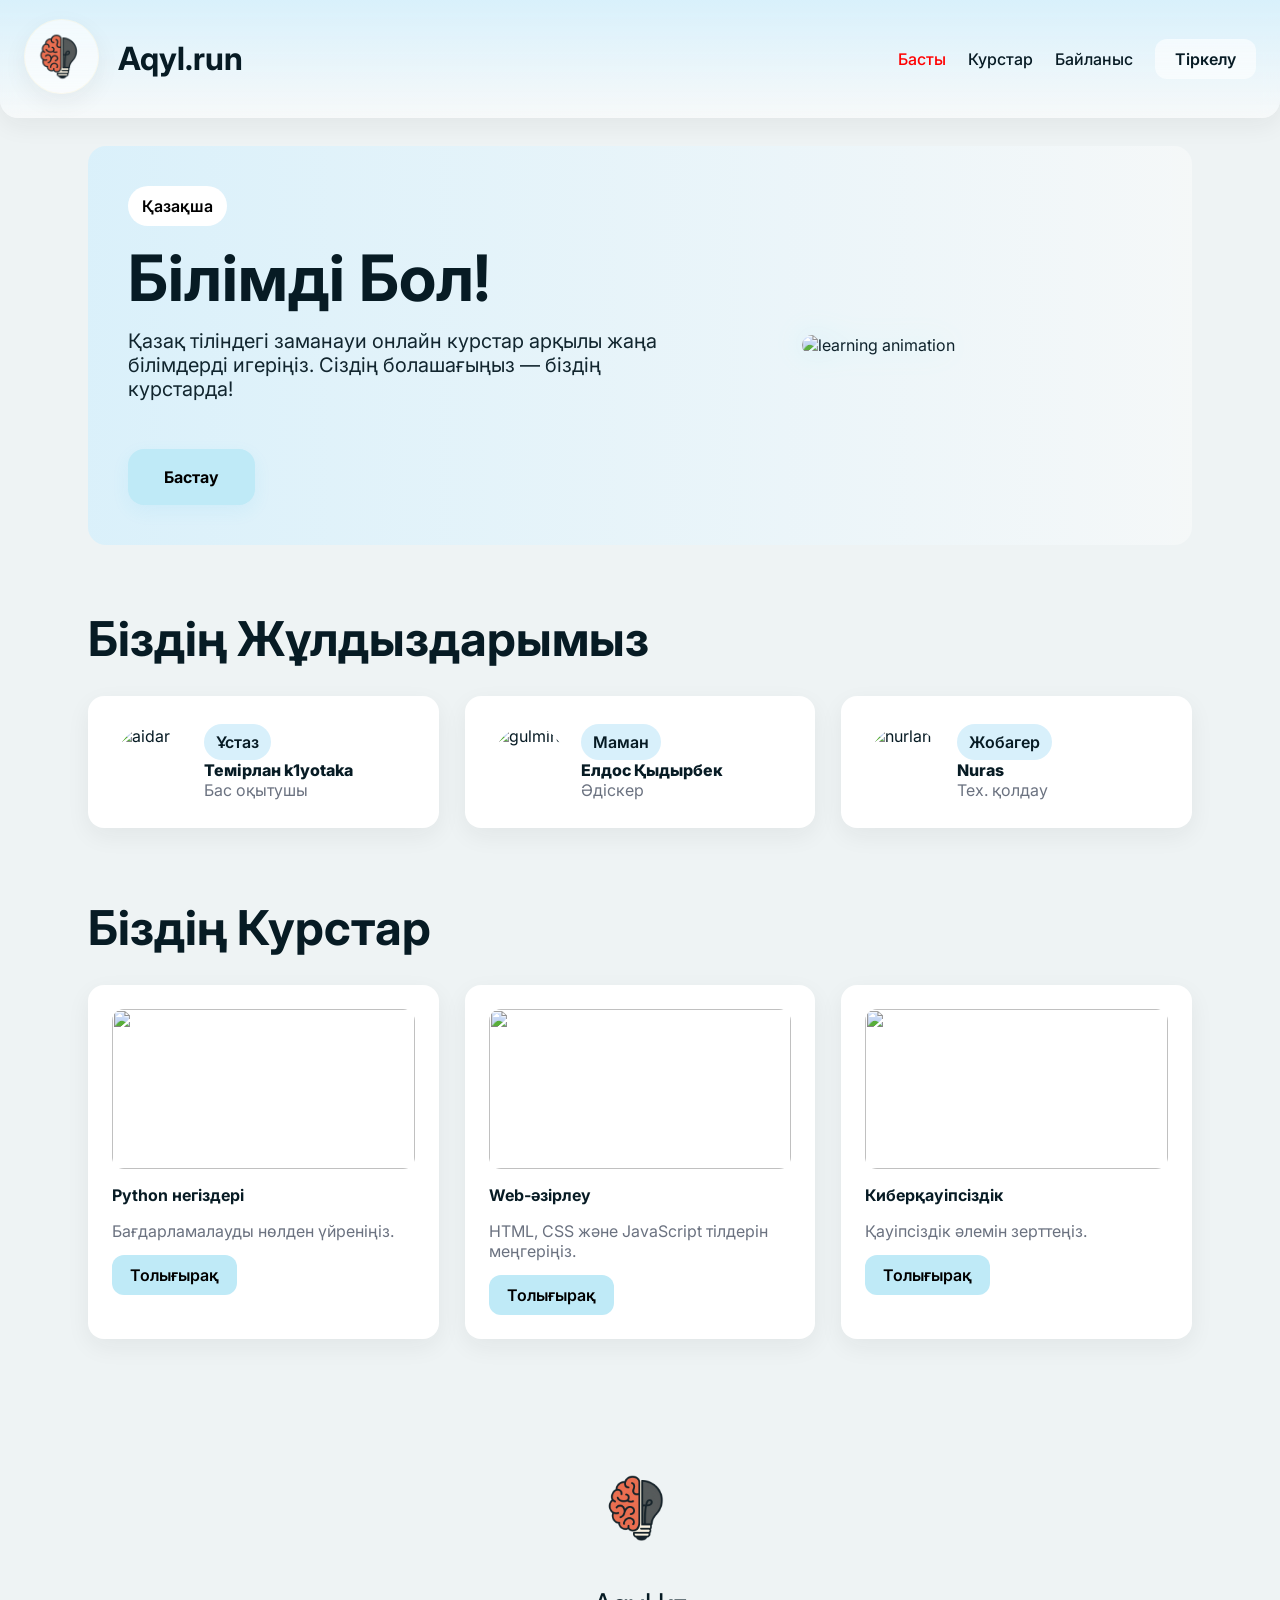
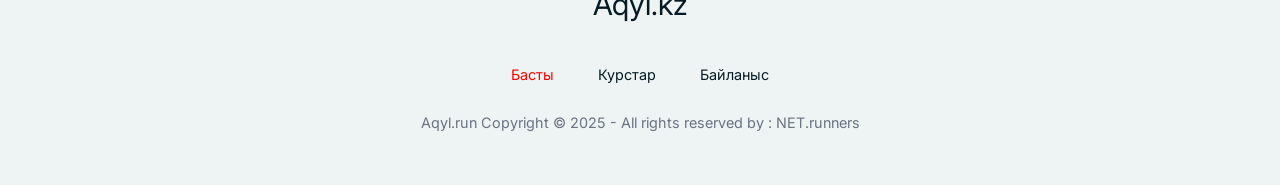
==== index.html @ 4deb7fb3 "Update index.html" ====
<!doctype html>
<html lang="kk">
<head>
  <meta charset="utf-8" />
  <meta name="viewport" content="width=device-width,initial-scale=1" />
  <title>Aqyl.run — Басты бет</title>
  <link href="https://fonts.googleapis.com/css2?family=Inter:wght@300;400;600;700;800&display=swap" rel="stylesheet">
<link rel="stylesheet" href="style.css">
</head>
<body>
  <div class="container">
    <header id="siteHeader">
      <div class="brand">
                <div class="logo">
          
          <!-- Лампа (түнгі режим) -->
<div style="position:fixed;bottom:24px;left:24px;z-index:1200;">
  <button id="themeLamp" class="theme-lamp" title="Түнгі/Күндізгі режим">
    <img id="lampIcon" src="img/logo.png" alt="Theme" />
  </button>
</div>
<script>
(function(){
  const body = document.body;
  const lamp = document.getElementById('themeLamp');
  const lampIcon = document.getElementById('lampIcon');
  const footerLogo = document.getElementById('footerLogo');
  const saved = localStorage.getItem('aqyl_theme');

  // Функция для обновления логотипов
  function updateLogos(isDark) {
    lampIcon.src = isDark ? 'img/logo.png' : 'img/darklogo.png';
    footerLogo.src = isDark ? 'img/logo.png' : 'img/darklogo.png';
  }

  // Настройка при загрузке
  const isDarkStart = (saved === 'dark');
  if (isDarkStart) body.classList.add('dark');
  updateLogos(isDarkStart);

  // Переключатель темы
  lamp.addEventListener('click', () => {
    body.classList.toggle('dark');
    const isDark = body.classList.contains('dark');
    localStorage.setItem('aqyl_theme', isDark ? 'dark' : 'light');
    updateLogos(isDark);
  });
})();
</script>

  <script>
  document.addEventListener('DOMContentLoaded', () => {
    const openModal = document.getElementById('open-modal');
    const closeModal = document.getElementById('close-modal');
    const modalBg = document.getElementById('modal-bg');

    openModal.addEventListener('click', (e) => {
      e.preventDefault();
      modalBg.classList.add('show');
      modalBg.setAttribute('aria-hidden', 'false');
    });

    closeModal.addEventListener('click', () => {
      modalBg.classList.remove('show');
      modalBg.setAttribute('aria-hidden', 'true');
    });

    modalBg.addEventListener('click', (e) => {
      if (e.target === modalBg) {
        modalBg.classList.remove('show');
        modalBg.setAttribute('aria-hidden', 'true');
      }
    });
  });
  </script>
        </div>
        <h1>Aqyl.run</h1>
      </div>
      <nav>
        <a style="color: red;" href="#">Басты</a>
        <a  href="catalog.html">Курстар</a>
        <a href="link.html">Байланыс</a>
        <a class="pill" href="#" id="open-modal">Тіркелу</a>
      </nav>
    </header>

    <main>
      <div class="hero" role="banner">
        <div class="left">
          <div class="lang-badge">Қазақша</div>
          <h2>Білімді Бол!</h2>
          <p>Қазақ тіліндегі заманауи онлайн курстар арқылы жаңа білімдерді игеріңіз. Сіздің болашағыңыз — біздің курстарда!</p>
          <a class="start-btn" href="#courses">Бастау</a>
        </div>
        <div class="right" aria-hidden="true">
          <div class="bg"></div>
          <!-- GIF: мөлдір фонға сай, түнгі режимге адаптив -->
          <img src="https://i.gifer.com/fyFn.gif" alt="learning animation" class="hero-gif">
        </div>
      </div>

      <!-- тима -->
      <section class="team" id="team">
        <h3>Біздің Жұлдыздарымыз</h3>
        <div class="cards">

          <article class="card">
            <div style="display:flex;gap:16px;align-items:center">
              <div class="avatar"><img src="https://i.pinimg.com/736x/4f/df/dd/4fdfdd5aecaf9f82ad595442f6974603.jpg" alt="aidar"></div>
              <div>
                <div class="role-badge">Ұстаз</div>
                <div class="name">Темірлан k1yotaka</div>
                <div class="position">Бас оқытушы</div>
              </div>
            </div>
          </article>

          <article class="card">
            <div style="display:flex;gap:16px;align-items:center">
              <div class="avatar"><img src="https://avatars.mds.yandex.net/i?id=54b8703bc2d81d8f07a00c842e485f74_l-5234556-images-thumbs&n=13" alt="gulmira"></div>
              <div>
                <div class="role-badge">Маман</div>
                <div class="name">Елдос Қыдырбек</div>
                <div class="position">Әдіскер</div>
              </div>
            </div>
          </article>

          <article class="card">
            <div style="display:flex;gap:16px;align-items:center">
              <div class="avatar"><img src="https://cdn.discordapp.com/avatars/454280843943215104/c4030f24cf525c863e1ede5de20cae5c.webp?size=32" alt="nurlan"></div>
              <div>
                <div class="role-badge">Жобагер</div>
                <div class="name">Nuras</div>
                <div class="position">Тех. қолдау</div>
              </div>
            </div>
          </article>

        </div>
      </section>

      <!-- курс -->
      <section id="courses">
        <h3>Біздің Курстар</h3>
        <div class="course-grid">
          <div class="course">
            <img src="https://images.unsplash.com/photo-1553484771-371a605b060b?q=80&w=800" alt="">
            <h4>Python негіздері</h4>
            <p>Бағдарламалауды нөлден үйреніңіз.</p>
            <a href="catalog.html" target="_blank">Толығырақ</a>
          </div>
          <div class="course">
            <img src="https://images.unsplash.com/photo-1519389950473-47ba0277781c?q=80&w=800" alt="">
            <h4>Web-әзірлеу</h4>
            <p>HTML, CSS және JavaScript тілдерін меңгеріңіз.</p>
            <a href="catalog.html" target="_blank">Толығырақ</a>
          </div>
          <div class="course">
            <img src="https://images.unsplash.com/photo-1555949963-aa79dcee981c?q=80&w=800" alt="">
            <h4>Киберқауіпсіздік</h4>
            <p>Қауіпсіздік әлемін зерттеңіз.</p>
            <a href="catalog.html" target="_blank">Толығырақ</a>
          </div>
        </div>
      </section>


  <!-- рег -->
  <div class="modal-bg" id="modal-bg">
    <div class="modal">
      <h3>Тіркелу</h3>
      <input type="text" placeholder="Атыңыз">
      <input type="email" placeholder="Email">
      <input type="password" placeholder="Құпиясөз">
      <button onclick="window.open('','_blank')">Тіркелу</button>
      <button class="close-btn" id="close-modal">Жабу</button>
    </div>
  </div>



  <!--Футер-->

<link rel="stylesheet" href="https://cdnjs.cloudflare.com/ajax/libs/font-awesome/4.7.0/css/font-awesome.min.css">
<link rel="preconnect" href="https://fonts.gstatic.com">
<link href="https://fonts.googleapis.com/css2?family=Fredoka+One&family=Play&display=swap" rel="stylesheet"> 
<footer class="">
<div class="footer">
<div class="row">
<a href="#"><img class="footerLogo" id="footerLogo" src="img/logo.png" alt="Footer Logo" />
  <p style="padding: center; font-size: 30px;">Aqyl.kz</p></a>
</div>

<div class="row">
<ul>
<li><p style="color: red;" >Басты</p></li>
<li><a href="catalog.html">Курстар</a></li>
<li><a href="link.html">Байланыс</a></li>
</ul>
</div>

<div class="row">
Aqyl.run Copyright © 2025  - All rights reserved by :  NET.runners
</div>
</div>
</footer>

<script>
document.addEventListener('DOMContentLoaded', function() {
  const body = document.body;
  const lamp = document.getElementById('themeLamp');
  const lampIcon = document.getElementById('lampIcon');
  const footerLogo = document.getElementById('footerLogo');
  const saved = localStorage.getItem('aqyl_theme');

  // Функция обновления логотипов
  function updateLogos(isDark) {
    lampIcon.src = isDark ? 'img/logo.png' : 'img/darklogo.png';
    footerLogo.src = isDark ? 'img/logo.png' : 'img/darklogo.png';
  }

  // Проверяем сохранённую тему
  const isDarkStart = (saved === 'dark');
  if (isDarkStart) body.classList.add('dark');
  updateLogos(isDarkStart);

  // Переключатель темы
  lamp.addEventListener('click', () => {
    body.classList.toggle('dark');
    const isDark = body.classList.contains('dark');
    localStorage.setItem('aqyl_theme', isDark ? 'dark' : 'light');
    updateLogos(isDark);
  });
});
</script>
</body>
</html>
---- style.css ----
:root {
  --bg: #eef3f4;
  --card: #ffffff;
  --accent: #d8f0fb;
  --accent-strong: #bfeaf7;
  --muted: #6b7280;
  --text: #071b24;
  --shadow: 0 8px 24px rgba(28, 35, 39, 0.06);
  --glass: rgba(255,255,255,0.6);
}

/* Темный режим переменные */
body.dark {
  --bg: #1e2022;
  --card: #111720;
  --accent: #243447;
  --accent-strong: #0ea5e9;
  --muted: #9aa7b0;
  --text: #e6eef3;
  --shadow: 0 10px 30px rgba(2,6,23,0.6);
  --glass: rgba(255,255,255,0.04);
}

/* === Базовые стили === */
* {
  box-sizing: border-box;
  transition: color 0.28s ease, background 0.28s ease, transform 0.25s ease, box-shadow 0.25s ease, filter 0.25s ease;
}

html,body{height:100%}
body {
  margin: 0;
  font-family: 'Inter', system-ui, sans-serif;
  background: var(--bg);
  color: var(--text);
  padding-top: 110px; /* для фиксированного header */
  -webkit-font-smoothing:antialiased;
  -moz-osx-font-smoothing:grayscale;
}

/* Контейнер */
.container {
  max-width: 1160px;
  margin: 36px auto;
  padding: 0 28px;
}

/* === Хедер === */
header {
  position: fixed;
  top: 0;
  left: 0;
  width: 100%;
  z-index: 1000;
  background: linear-gradient(180deg, var(--accent) 0%, rgba(255, 255, 255, 0.5) 100%);
  box-shadow: var(--shadow);
  backdrop-filter: blur(10px);
  display: flex;
  align-items: center;
  justify-content: space-between;
  padding: 18px 24px;
  border-radius: 0 0 18px 18px;
}

header.scrolled {
  background: rgba(255,255,255,0.92);
  backdrop-filter: blur(14px);
}

body.dark header {
  background: rgba(14,20,27,0.9);
  box-shadow: 0 4px 16px rgba(10, 20, 30, 0.6);
}

/* Бренд */
.brand {
  display: flex;
  align-items: center;
  gap: 14px;
}

.logo {
  width: 80px;
  height: 80px;
  border-radius: 10px;
  overflow: hidden;
  background: linear-gradient(135deg,);
}

.logo img {
  width: 100%;
  height: 100%;
  object-fit: cover;
}

/* Навигация */
nav {
  display: flex;
  gap: 22px;
  align-items:center;
}

nav a {
  text-decoration: none;
  font-weight: 500;
  color: var(--text);
}

nav a:hover {
  color: #ef4444;
}

.pill {
  background: var(--glass);
  padding: 10px 20px;
  border-radius: 12px;
  font-weight: 600;
}

/* === Герой === */
.hero {
  display: grid;
  grid-template-columns: 1fr 420px;
  gap: 40px;
  align-items: center;
  margin-top: 30px;
  padding: 40px;
  border-radius: 18px;
  background: linear-gradient(90deg, #d8f0fbe6 0%, rgba(255, 255, 255, 0.4) 100%);
}

body.dark .hero {
  background: linear-gradient(90deg, rgba(18,24,36,0.95) 0%, rgba(27,38,54,0.9) 100%);
}

.lang-badge {
  background: #fff;
  padding: 10px 14px;
  border-radius: 30px;
  display: inline-block;
  margin-bottom: 14px;
  font-weight: 600;
  color: #000;
}

.hero h2 {
  font-size: 64px;
  margin: 8px 0;
  color: var(--text);
  line-height: 0.95;
}

.hero p {
  font-size: 20px;
  opacity: 0.95;
  color: var(--text);
  max-width: 720px;
}

.start-btn {
  background: var(--accent-strong);
  padding: 18px 36px;
  border-radius: 16px;
  text-decoration: none;
  font-weight: 700;
  display: inline-block;
  margin-top: 28px;
  color: #000;
  transition: 0.25s;
  box-shadow: 0 6px 18px rgba(56,189,248,0.08);
}

.start-btn:hover {
  transform: scale(1.03);
}

/* GIF */
.hero .right {
  position: relative;
  display: flex;
  align-items: center;
  justify-content: center;
  min-height: 220px;
}

.hero-gif {
  width: 280px;
  opacity: 0.96;
  filter: drop-shadow(0 0 18px rgba(56, 189, 248, 0.28));
  pointer-events: none;
  border-radius: 12px;
}

/* dark adjustment for gif */
body.dark .hero-gif {
  filter: drop-shadow(0 0 26px rgba(14,165,233,0.45)) brightness(1.02);
}

/* === Команда === */
.team {
  margin: 64px 0;
}

.team h3 {
  font-size: 48px;
  margin: 10px 0 28px;
  color: var(--text);
}

.cards {
  display: grid;
  grid-template-columns: repeat(auto-fit, minmax(260px, 1fr));
  gap: 26px;
}

.card {
  background: var(--card);
  padding: 28px;
  border-radius: 16px;
  box-shadow: var(--shadow);
  display: flex;
  flex-direction: column;
  gap: 14px;
}

.card:hover {
  transform: translateY(-6px);
  box-shadow: 0 12px 30px rgba(2,6,23,0.08);
}

.avatar {
  width: 72px;
  height: 72px;
  border-radius: 999px;
  overflow: hidden;
}

.avatar img {
  width: 100%;
  height: 100%;
  object-fit: cover;
}

.role-badge {
  display: inline-block;
  padding: 8px 12px;
  border-radius: 18px;
  background: var(--accent);
  font-weight: 600;
}

.name {
  font-weight: 800;
  color: var(--text);
}

.position {
  color: var(--muted);
}

/* === Курстар === */
#courses {
  margin: 70px 0;
}

#courses h3 {
  font-size: 48px;
  margin-bottom: 28px;
  color: var(--text);
}

.course-grid {
  display: grid;
  grid-template-columns: repeat(auto-fit, minmax(260px, 1fr));
  gap: 26px;
}

.course {
  background: var(--card);
  border-radius: 16px;
  padding: 24px;
  box-shadow: var(--shadow);
}

.course:hover {
  transform: translateY(-5px);
}

.course img {
  width: 100%;
  height: 160px;
  border-radius: 12px;
  object-fit: cover;
  margin-bottom: 16px;
}

.course h4 {
  margin: 0 0 8px;
  color: var(--text);
}

.course p {
  color: var(--muted);
  margin-bottom: 14px;
}

.course a {
  padding: 10px 18px;
  border-radius: 12px;
  background: var(--accent-strong);
  text-decoration: none;
  font-weight: 600;
  display: inline-block;
  color: #000;
}

/* === Байланыс === */
#contact {
  background: var(--card);
  padding: 40px;
  border-radius: 18px;
  box-shadow: var(--shadow);
  margin-bottom: 80px;
}

#contact h3 {
  font-size: 36px;
  margin-bottom: 24px;
  color: var(--text);
}

form {
  display: flex;
  flex-direction: column;
  gap: 16px;
}

input,
textarea {
  padding: 14px;
  border: none;
  border-radius: 10px;
  background: var(--accent);
  font-size: 16px;
}

button {
  padding: 14px 22px;
  border: none;
  border-radius: 12px;
  background: var(--accent-strong);
  font-weight: 600;
  cursor: pointer;
}

button:hover {
  transform: scale(1.05);
}

/* === Модалка === */
.modal-bg {
  display: none;
  position: fixed;
  inset: 0;
  background: rgba(146, 145, 142, 0.842);
  align-items: center;
  justify-content: center;
  z-index: 1500;
}

.modal {
  background: var(--card);
  padding: 32px;
  border-radius: 18px;
  box-shadow: var(--shadow);
  width: 320px;
  text-align: center;
}

.modal input {
  width: 100%;
  margin: 8px 0;
  padding: 10px;
  border-radius: 8px;
  border: 1px solid rgb(27, 27, 27);
}

.close-btn {
  background: #ccc;
  margin-top: 12px;
}

.show {
  display: flex !important;
}

/* === Тумблер темной темы === */
.theme-lamp {
  margin-top: 70px;
  text-align: center;
  cursor: pointer;
  user-select: none;
  transition: transform 0.3s ease, filter 0.4s ease;
  display: inline-flex;
  align-items: center;
  justify-content: center;
  width: 75px;
  border-radius: 50%;
  background: var(--glass);
  border: 1px solid rgba(241, 186, 4, 0.06);
  box-shadow: var(--shadow);
  padding: 6px;
}

.theme-lamp img {
  width: 100%;
  object-fit: contain;
  transition: filter 0.3s ease;
}

.theme-lamp:hover {
  transform: scale(1.06);
  filter: drop-shadow(0 0 8px var(--accent));
}

body.dark .theme-lamp img {

  text-align: center;
  cursor: pointer;
  user-select: none;
  transition: transform 0.3s ease, filter 0.4s ease;
  display: inline-flex;
  align-items: center;
  justify-content: center;
  border-radius: 50%;
  background: var(--glass);
  border: 1px solid rgba(131, 130, 128, 0.966);
  box-shadow: var(--shadow);
  
  
}


/* === Футер (адаптивный и под тему) === */
footer {
  width: 100%;
  margin-top: 60px;
  background: var(--card);
  color: var(--text);
  text-align: center;
  padding: 40px 0;

  background: #eef3f4;
}

body.dark footer {
  background: var(--accent);
  background: #1e2022;
  box-shadow: #1e2022;
}

/* Контейнер внутри футера */
.footer {
  max-width: 1200px;
  margin: 0 auto;
  padding: 0 20px;
}

/* Общие строки футера */
.footer .row {
  margin: 14px 0;
  color: var(--muted);
  font-size: 0.9rem;
}

/* Ссылки */
.footer .row a {
  text-decoration: none;
  color: var(--text);
  transition: color 0.3s ease;
}

.footer .row a:hover {
  color: #1e2022;
}

/* Навигация */
.footer .row ul {
  list-style: none;
  padding: 0;
  margin: 16px 0;
}

.footer .row ul li {
  display: inline-block;
  margin: 0 20px;
}

/* Адаптив */
@media (max-width: 720px) {
  .footer .row ul li {
    display: block;
    margin: 10px 0;
  }
}

#footerLogo {
  width: 90px;      
  height: auto;    
  transition: all 0.3s ease;
}
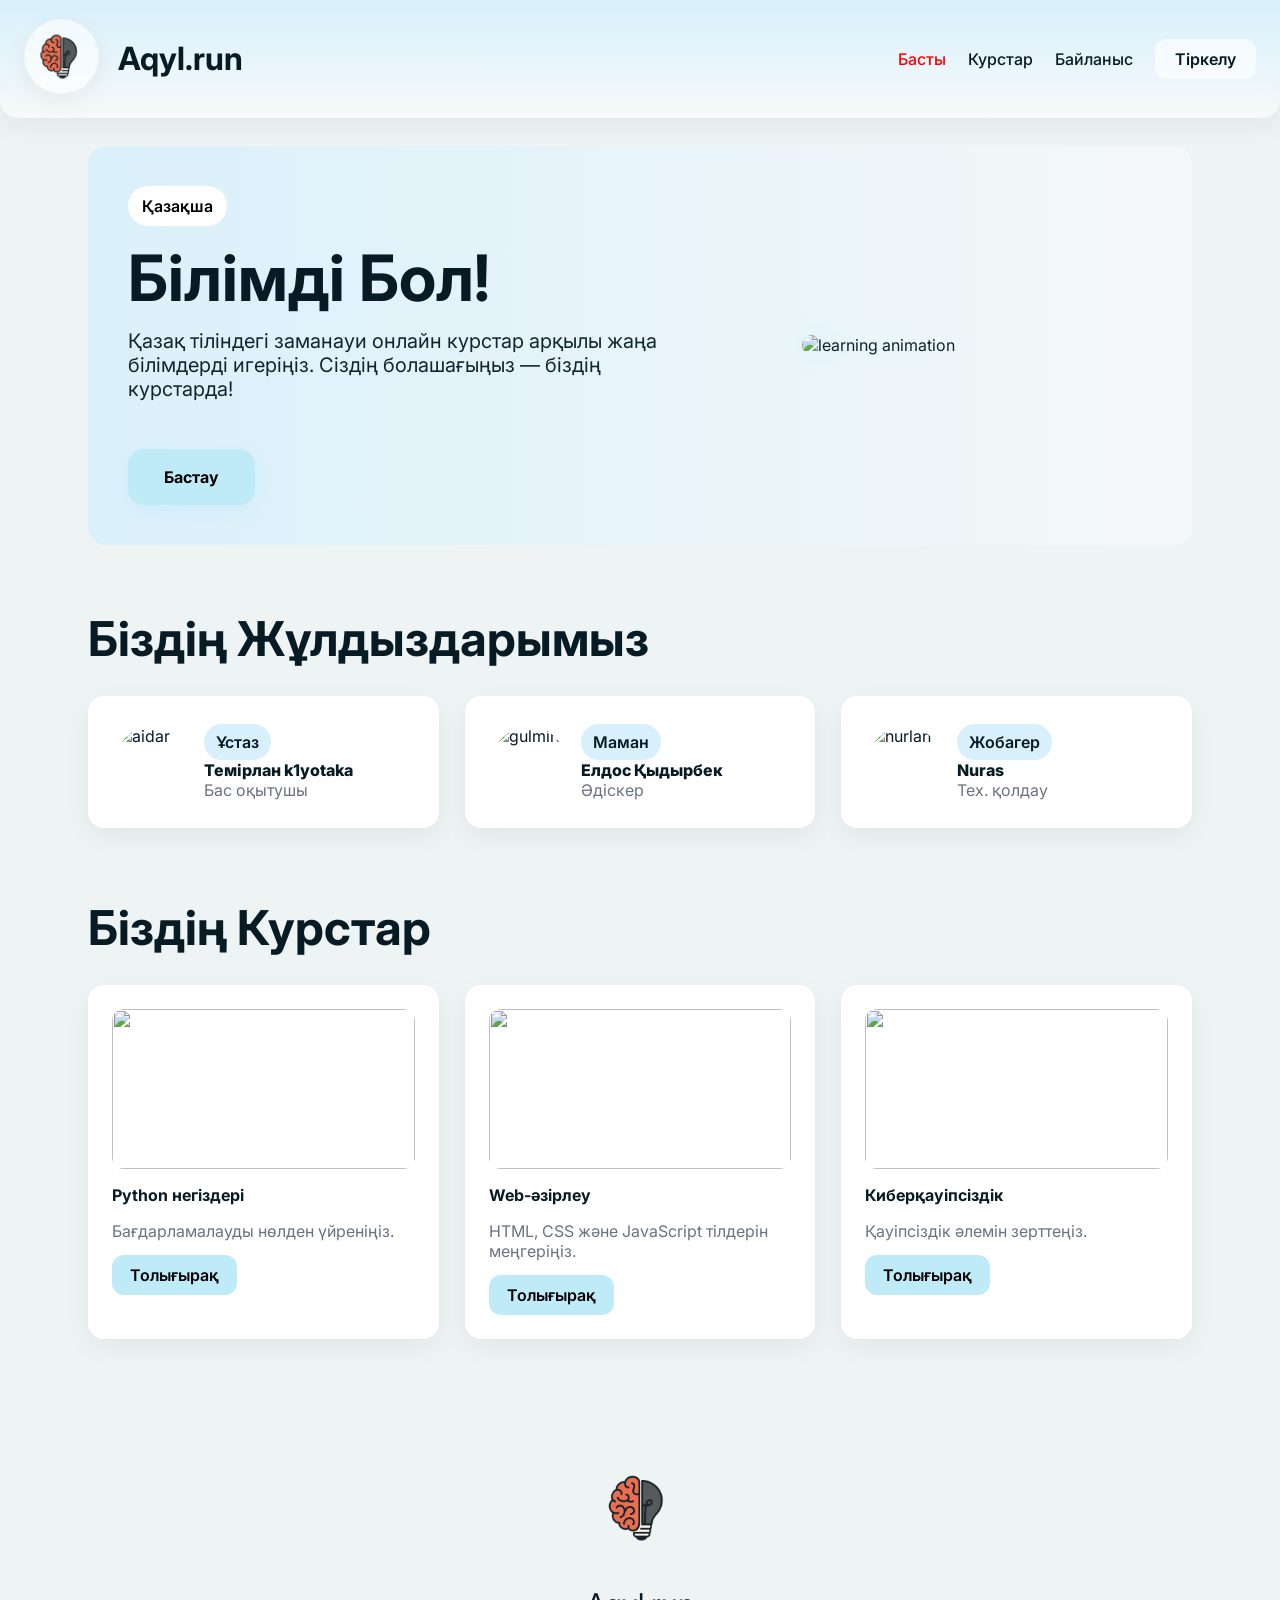
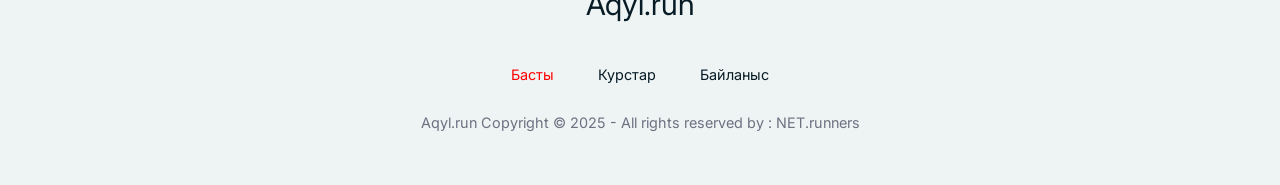
==== commit 4d127c22: "Update index.html" ====
--- a/index.html
+++ b/index.html
@@ -189,7 +189,7 @@
 <div class="footer">
 <div class="row">
 <a href="#"><img class="footerLogo" id="footerLogo" src="img/logo.png" alt="Footer Logo" />
-  <p style="padding: center; font-size: 30px;">Aqyl.kz</p></a>
+  <p style="padding: center; font-size: 30px;">Aqyl.run</p></a>
 </div>
 
 <div class="row">
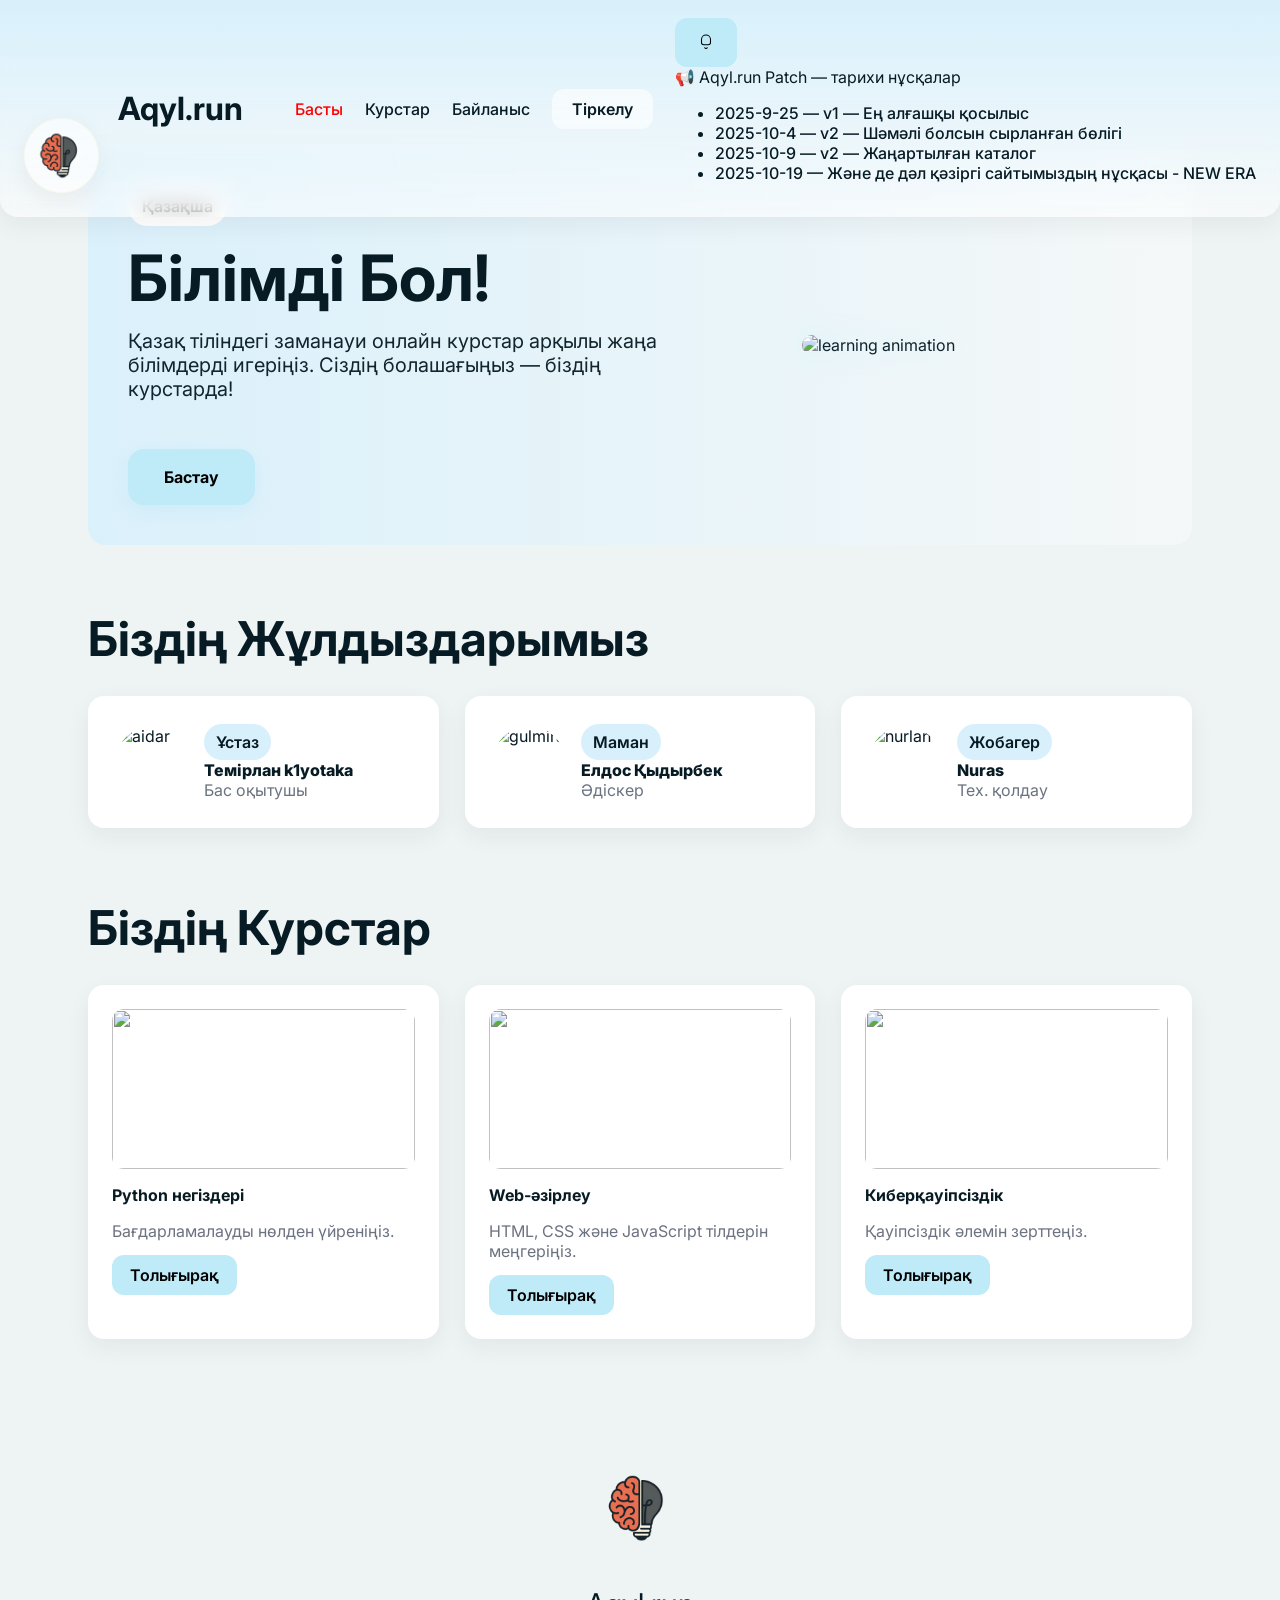
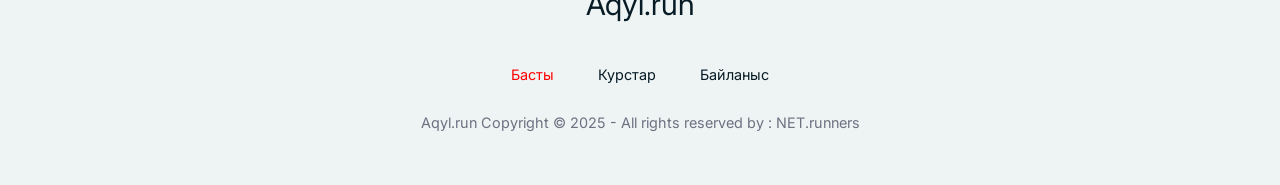
==== commit 3a9ce7a2: "добавлен патч ноут" ====
--- a/index.html
+++ b/index.html
@@ -5,7 +5,144 @@
   <meta name="viewport" content="width=device-width,initial-scale=1" />
   <title>Aqyl.run — Басты бет</title>
   <link href="https://fonts.googleapis.com/css2?family=Inter:wght@300;400;600;700;800&display=swap" rel="stylesheet">
+  <link rel="icon" type="" href="img/logo.png">
 <link rel="stylesheet" href="style.css">
+  <!-- Google tag (gtag.js) -->
+<script async src="https://www.googletagmanager.com/gtag/js?id=G-Q6EH2PJ601"></script>
+<script>
+  window.dataLayer = window.dataLayer || [];
+  function gtag(){dataLayer.push(arguments);}
+  gtag('js', new Date());
+
+  gtag('config', 'G-Q6EH2PJ601');
+</script>
+<!-- Chatbase style overrides -->
+<style id="chatbase-overrides">
+  /* Увеличиваем кнопку-launcher */
+  #chatbase-bubble-button {
+    width: 60px !important;
+    height: 60px !important;
+    min-width: 60px !important;
+    min-height: 60px !important;
+    border-radius: 50% !important;
+    display: flex !important;
+    align-items: center !important;
+    justify-content: center !important;
+    box-shadow: 0 8px 24px rgb(0, 174, 255) !important;
+    background: #d8f0fb !important; /* цвет кнопки — тот же, что хедер */
+    border: none !important;
+    z-index: 2147483647 !important;
+    transform: translateZ(0);
+  }
+
+  /* Подгоняем иконку внутри кнопки */
+/* уменьшаем стрелку в header Chatbase */
+#chatbase-bubble-window .chatbase-header svg,
+#chatbase-bubble-window .chatbase-header img {
+    width: 14px !important;
+    height: 14px !important;
+}
+.cb-footer, 
+.cb-chat-footer, 
+.cb-powered-by, 
+.cb_pf { 
+    display:none !important;
+}
+
+  /* Контейнер окна чата (внешняя обёртка) */
+  #chatbase-bubble-window {
+    background: #262727 !important; /* фон окна */
+    color: #ffffff !important;
+    border-radius: 30px !important;
+    overflow: hidden !important;
+    box-shadow: 0 20px 60px rgba(0, 174, 255, 0.45) !important;
+    z-index: 2147483646 !important;
+  }
+
+  /* Если существует заголовок/хедер в внешнем DOM */
+  #chatbase-bubble-window .chatbase-header,
+  #chatbase-bubble-window .header,
+  #chatbase-bubble-window .chat-header,
+  #chatbase-bubble-window .bubble-header {
+    background: #000000 !important; /* хедер */
+    color: #ffffff !important;
+    border-bottom: 1px solid rgba(255,255,255,0.04) !important;
+  }
+
+  /* Мобильная компенсация — чтобы кнопка не занимала слишком много экрана */
+  @media (max-width: 480px) {
+    #chatbase-bubble-button {
+      width: 64px !important;
+      height: 64px !important;
+    }
+    #chatbase-bubble-button img,
+    #chatbase-bubble-button svg {
+      width: 36px !important;
+      height: 36px !important;
+    }
+  }
+</style>
+
+<!-- Попытка инжектнуть стили внутрь iframe, если iframe доступен same-origin.
+     Если iframe cross-origin — постмессед либо инъекция не сработают,
+     но внешние элементы всё равно будут оформлены. -->
+<script>
+(function(){
+  const cssText = document.getElementById('chatbase-overrides').innerText;
+  function injectToIframe(iframe){
+    if(!iframe) return false;
+    try{
+      const doc = iframe.contentDocument || iframe.contentWindow.document;
+      if(!doc) return false;
+      const s = doc.createElement('style');
+      s.setAttribute('data-from','page-chatbase-override');
+      s.innerHTML = cssText;
+      doc.head && doc.head.appendChild(s);
+      console.log('[chatbase override] injected into iframe (same-origin).');
+      return true;
+    }catch(err){
+      console.warn('[chatbase override] cannot access iframe document (probably cross-origin).', err);
+      // Fallback: try postMessage — embed might listen for such messages (depends on Chatbase impl).
+      try{
+        iframe.contentWindow.postMessage({ type: 'CHATBASE:INJECT_CSS', css: cssText }, '*');
+        console.log('[chatbase override] posted message to iframe (fallback).');
+      }catch(e){ /* ignore */ }
+      return false;
+    }
+  }
+
+  function findIframeAndInject(){
+    // iframe может находиться внутри #chatbase-bubble-window или вложен по-другому
+    const container = document.getElementById('chatbase-bubble-window');
+    if(container){
+      const ifr = container.querySelector('iframe');
+      if(ifr) return injectToIframe(ifr);
+    }
+    // еще пробуем найти любой iframe, который был добавлен скриптом Chatbase
+    const anyIframe = document.querySelector('iframe[src*="chatbase"]') || document.querySelector('iframe');
+    if(anyIframe) return injectToIframe(anyIframe);
+    return false;
+  }
+
+  // Попытки: при загрузке страницы и через сообщения "iframeReady"
+  window.addEventListener('message', (ev) => {
+    // если embed шлёт сообщение о готовности, попробуем инжект
+    try{
+      const data = ev.data;
+      if(typeof data === 'object' && (data === 'iframeReady' || data?.type === 'iframeReady' || data?.type === 'IFRAME_READY')){
+        setTimeout(findIframeAndInject, 300);
+      }
+      // В некоторых реализациях embed принимает {type:'INJECT_CSS'} — мы уже посылаем такое сообщение в catch
+    }catch(e){}
+  });
+
+  // Также запускаем через таймауты — на случай если iframe создаётся позже
+  setTimeout(findIframeAndInject, 1000);
+  setTimeout(findIframeAndInject, 3000);
+  setTimeout(findIframeAndInject, 7000);
+})();
+</script>
+
 </head>
 <body>
   <div class="container">
@@ -76,12 +213,32 @@
         </div>
         <h1>Aqyl.run</h1>
       </div>
-      <nav>
-        <a style="color: red;" href="#">Басты</a>
-        <a  href="catalog.html">Курстар</a>
-        <a href="link.html">Байланыс</a>
-        <a class="pill" href="#" id="open-modal">Тіркелу</a>
-      </nav>
+<nav>
+  <a style="color: red;" href="#">Басты</a>
+  <a href="catalog.html">Курстар</a>
+  <a href="link.html">Байланыс</a>
+  <a class="pill" href="#" id="open-modal">Тіркелу</a>
+
+  <!-- Patch bell -->
+  <div class="patch-bell" id="patchBell" aria-haspopup="true" aria-expanded="false">
+    <button id="bellBtn" class="patch-bell-btn" aria-label="Patch notes">
+      <svg width="18" height="18" viewBox="0 0 24 24" fill="none" aria-hidden>
+        <path d="M15 17H9a3 3 0 0 1-3-3V10a6 6 0 1 1 12 0v4a3 3 0 0 1-3 3z" stroke="currentColor" stroke-width="1.4" stroke-linecap="round" stroke-linejoin="round"/>
+        <path d="M13.73 21a2 2 0 0 1-3.46 0" stroke="currentColor" stroke-width="1.4" stroke-linecap="round" stroke-linejoin="round"/>
+      </svg>
+      <span class="patch-badge" id="patchBadge" aria-hidden="true"></span>
+    </button>
+
+    <div class="patch-popup" id="patchPopup" role="dialog" aria-labelledby="patchTitle" aria-hidden="true">
+      <div class="patch-popup-inner">
+        <div class="patch-title" id="patchTitle">📢 Aqyl.run Patch — тарихи нұсқалар</div>
+        <ul class="patch-list" id="patchList">
+          <!-- JS заполнит список версий -->
+        </ul>
+      </div>
+    </div>
+  </div>
+</nav>
     </header>
 
     <main>
@@ -234,5 +391,102 @@
   });
 });
 </script>
+      <!-- NetRunner Chatbase -->
+<script>
+(function(){
+  if(!window.chatbase || window.chatbase("getState")!=="initialized"){
+    window.chatbase=(...arguments)=>{
+      if(!window.chatbase.q){window.chatbase.q=[]}
+      window.chatbase.q.push(arguments)
+    };
+    window.chatbase=new Proxy(window.chatbase,{
+      get(target,prop){
+        if(prop==="q"){return target.q}
+        return(...args)=>target(prop,...args)
+      }
+    })
+  }
+  const onLoad=function(){
+    const script=document.createElement("script");
+    script.src="https://www.chatbase.co/embed.min.js";
+    script.id="4R2oIwqP2YlECxoPg1DG5";  // 👈 это твой ID NetRunner
+    script.domain="www.chatbase.co";
+    document.body.appendChild(script)
+  };
+  if(document.readyState==="complete"){onLoad()}
+  else{window.addEventListener("load",onLoad)}
+})();
+</script>
+
+<script>
+(function() {
+  const patchBell = document.getElementById('patchBell');
+  const bellBtn = document.getElementById('bellBtn');
+  const patchPopup = document.getElementById('patchPopup');
+  const patchBadge = document.getElementById('patchBadge');
+  const patchListEl = document.getElementById('patchList');
+
+  // === Список старых версий сайта ===
+  const patchVersions = [
+    { date: '2025-9-25', name: 'v1 — Ең алғашқы қосылыс', url: 'https://kiyotaka696.github.io/aqyl.run/course_v1.html' },
+    { date: '2025-10-4', name: 'v2 — Шәмәлі болсын сырланған бөлігі', url: 'https://kiyotaka696.github.io/aqyl.run/course_v2.html' },
+    { date: '2025-10-9', name: 'v2 — Жаңартылған каталог', url: 'https://kiyotaka696.github.io/aqyl.run/course_v3.html' },
+    { date: '2025-10-19', name: 'Және де дәл қәзіргі сайтымыздың нұсқасы - NEW ERA', url: 'https://kiyotaka696.github.io/aqyl.run/course.html' },
+
+    // добавляй свои версии сюда
+  ];
+
+  patchVersions.forEach(patch => {
+    const li = document.createElement('li');
+    const a = document.createElement('a');
+    a.href = patch.url;
+    a.textContent = `${patch.date} — ${patch.name}`;
+    li.appendChild(a);
+    patchListEl.appendChild(li);
+  });
+
+  // === Функции открытия/закрытия ===
+  function openPopup() {
+    patchPopup.classList.add('show');
+    patchPopup.setAttribute('aria-hidden', 'false');
+    patchBell.setAttribute('aria-expanded', 'true');
+
+    // скрываем бейдж при первом открытии
+    if (patchBadge) {
+      patchBadge.style.opacity = '0';
+      patchBadge.style.transform = 'scale(.6)';
+      setTimeout(() => { if(patchBadge.parentNode) patchBadge.parentNode.removeChild(patchBadge); }, 220);
+    }
+  }
+
+  function closePopup() {
+    patchPopup.classList.remove('show');
+    patchPopup.setAttribute('aria-hidden', 'true');
+    patchBell.setAttribute('aria-expanded', 'false');
+  }
+
+  // === События ===
+  bellBtn.addEventListener('click', (e) => {
+    e.stopPropagation();
+    if (patchPopup.classList.contains('show')) closePopup();
+    else openPopup();
+  });
+
+  document.addEventListener('click', (e) => {
+    if (!patchBell.contains(e.target)) closePopup();
+  });
+
+  document.addEventListener('keydown', (e) => {
+    if (e.key === 'Escape') closePopup();
+  });
+
+  bellBtn.addEventListener('keydown', (e) => {
+    if (e.key === 'Enter' || e.key === ' ') {
+      e.preventDefault();
+      bellBtn.click();
+    }
+  });
+})();
+</script>
 </body>
 </html>
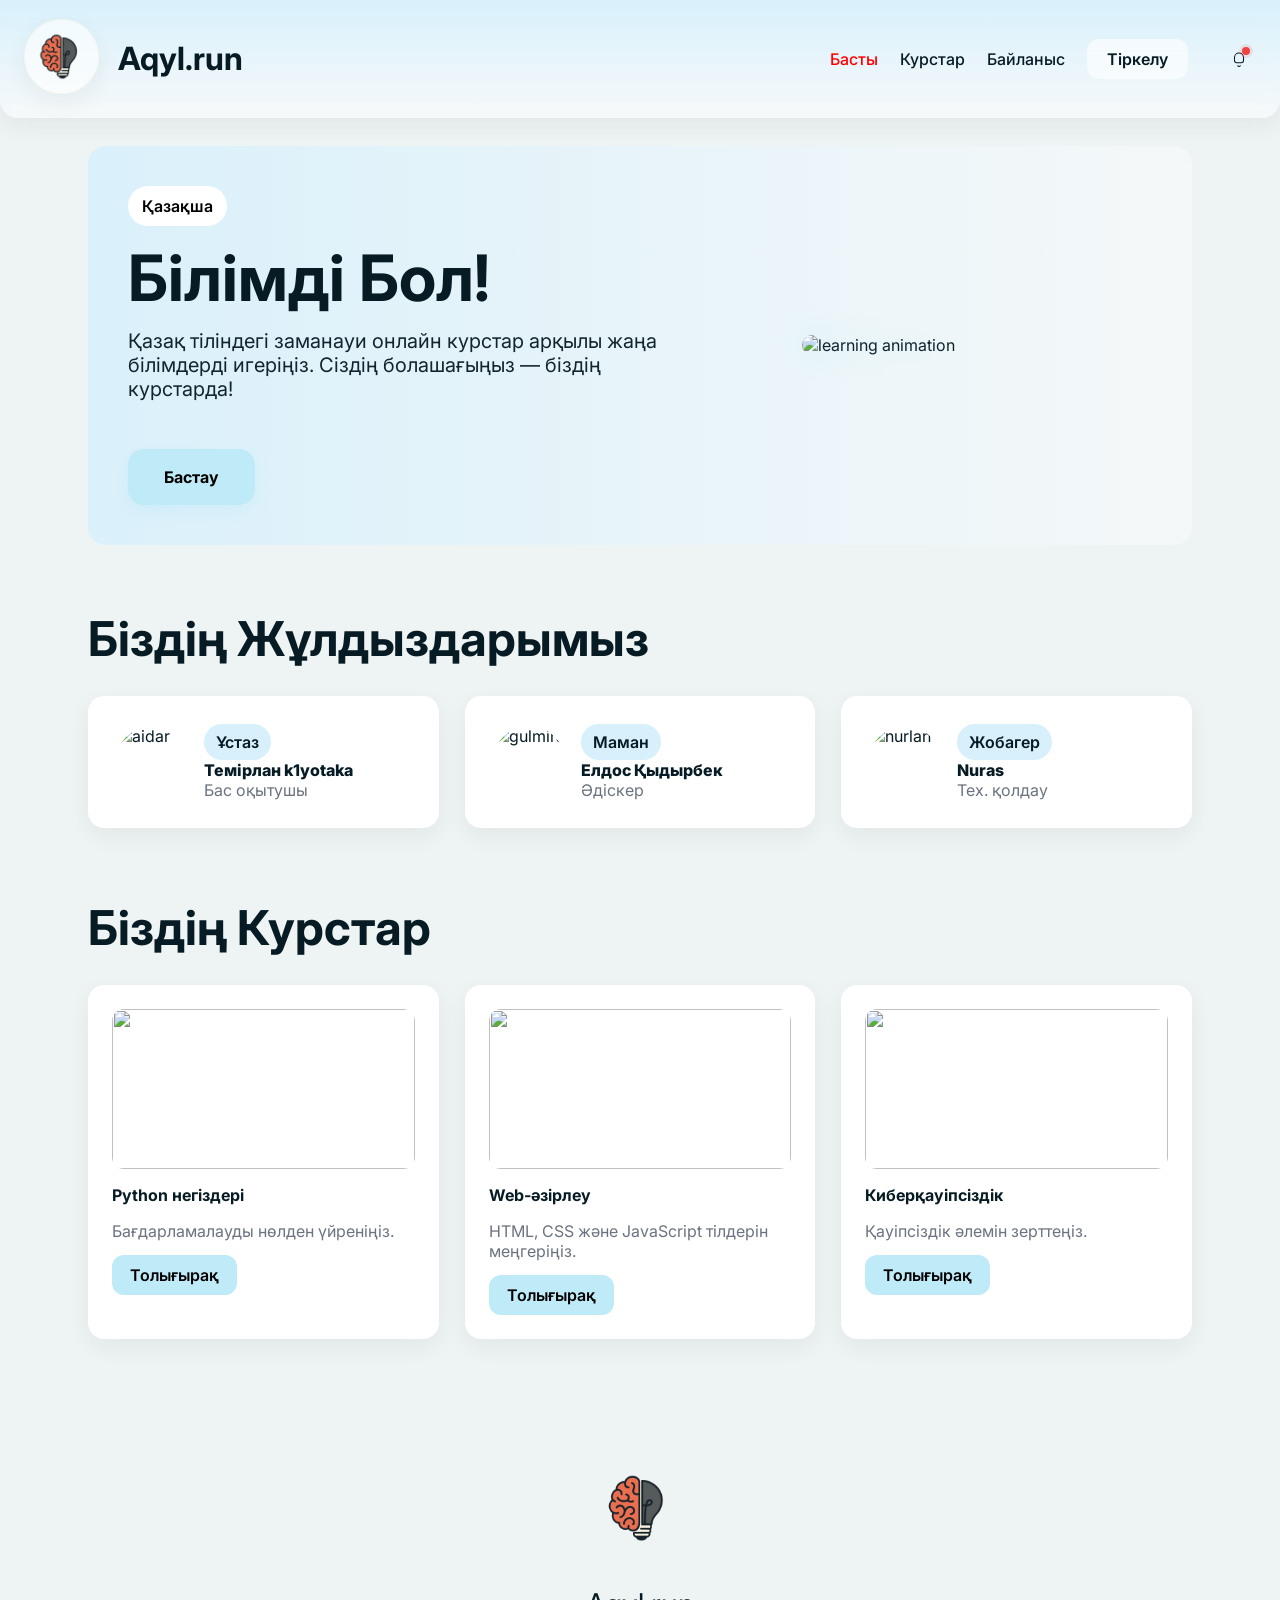
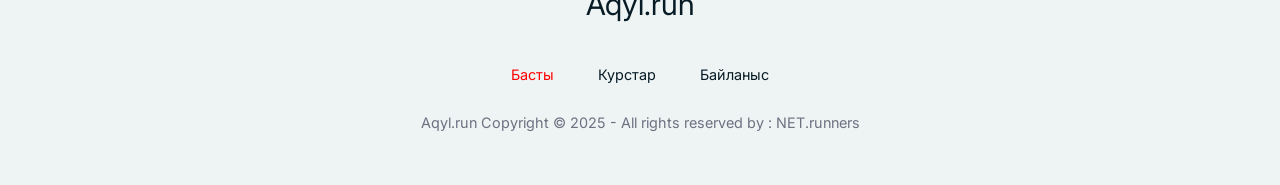
==== commit 1ccb71d8: "Update index.html" ====
--- a/index.html
+++ b/index.html
@@ -430,7 +430,7 @@
   const patchVersions = [
     { date: '2025-9-25', name: 'v1 — Ең алғашқы қосылыс', url: 'https://kiyotaka696.github.io/aqyl.run/course_v1.html' },
     { date: '2025-10-4', name: 'v2 — Шәмәлі болсын сырланған бөлігі', url: 'https://kiyotaka696.github.io/aqyl.run/course_v2.html' },
-    { date: '2025-10-9', name: 'v2 — Жаңартылған каталог', url: 'https://kiyotaka696.github.io/aqyl.run/course_v3.html' },
+    { date: '2025-10-9', name: 'v3 — Жаңартылған каталог', url: 'https://kiyotaka696.github.io/aqyl.run/course_v3.html' },
     { date: '2025-10-19', name: 'Және де дәл қәзіргі сайтымыздың нұсқасы - NEW ERA', url: 'https://kiyotaka696.github.io/aqyl.run/course.html' },
 
     // добавляй свои версии сюда
--- a/style.css
+++ b/style.css
@@ -509,3 +509,89 @@
   height: auto;    
   transition: all 0.3s ease;
 }
+
+/* === Patch bell & popup === */
+.patch-bell {
+  display: inline-block;
+  position: relative;
+  margin-left: 12px;
+  vertical-align: middle;
+}
+
+.patch-bell-btn {
+  display: inline-flex;
+  align-items: center;
+  justify-content: center;
+  width: 34px;
+  height: 34px;
+  border-radius: 8px;
+  border: none;
+  background: transparent;
+  cursor: pointer;
+  color: var(--text);
+  position: relative;
+  padding: 0;
+}
+
+body.dark .patch-bell-btn { color: var(--text); }
+body:not(.dark) .patch-bell-btn { color: var(--text); }
+
+.patch-badge {
+  position: absolute;
+  top: 5px;
+  right: 6px;
+  width: 8px;
+  height: 8px;
+  border-radius: 50%;
+  background: #ef4444;
+  box-shadow: 0 0 0 3px rgba(239,68,68,0.12);
+  display: inline-block;
+  transition: opacity .18s ease, transform .18s ease;
+}
+
+.patch-popup {
+  position: absolute;
+  right: 0;
+  top: calc(100% + 10px);
+  width: 260px;
+  max-width: calc(100vw - 32px);
+  border-radius: 12px;
+  box-shadow: 0 10px 30px rgba(2,6,23,0.12);
+  overflow: hidden;
+  transform-origin: top right;
+  opacity: 0;
+  visibility: hidden;
+  transform: translateY(-6px) scale(.98);
+  transition: opacity .18s ease, transform .18s ease, visibility .18s;
+  z-index: 2000;
+}
+
+.patch-popup.show {
+  opacity: 1;
+  visibility: visible;
+  transform: translateY(0) scale(1);
+}
+
+.patch-popup-inner { padding: 12px 14px; }
+
+.patch-title { font-weight: 700; margin-bottom: 8px; font-size: 14px; }
+
+.patch-list { margin: 0; padding-left: 18px; color: var(--muted); font-size: 13px; }
+.patch-list li { margin-bottom: 6px; }
+.patch-list li a { color: var(--text); text-decoration: underline; }
+
+body:not(.dark) .patch-popup {
+  background: rgba(255,255,255,0.98);
+  color: var(--text);
+  border: 1px solid rgba(7,27,36,0.04);
+}
+body.dark .patch-popup {
+  background: rgba(12,16,20,0.96);
+  color: var(--text);
+  border: 1px solid rgba(255,255,255,0.03);
+}
+
+@media (max-width: 520px) {
+  .patch-popup { right: -6px; left: 8px; top: calc(100% + 8px); width: calc(100vw - 32px); }
+  .patch-bell { margin-left: 8px; }
+}
